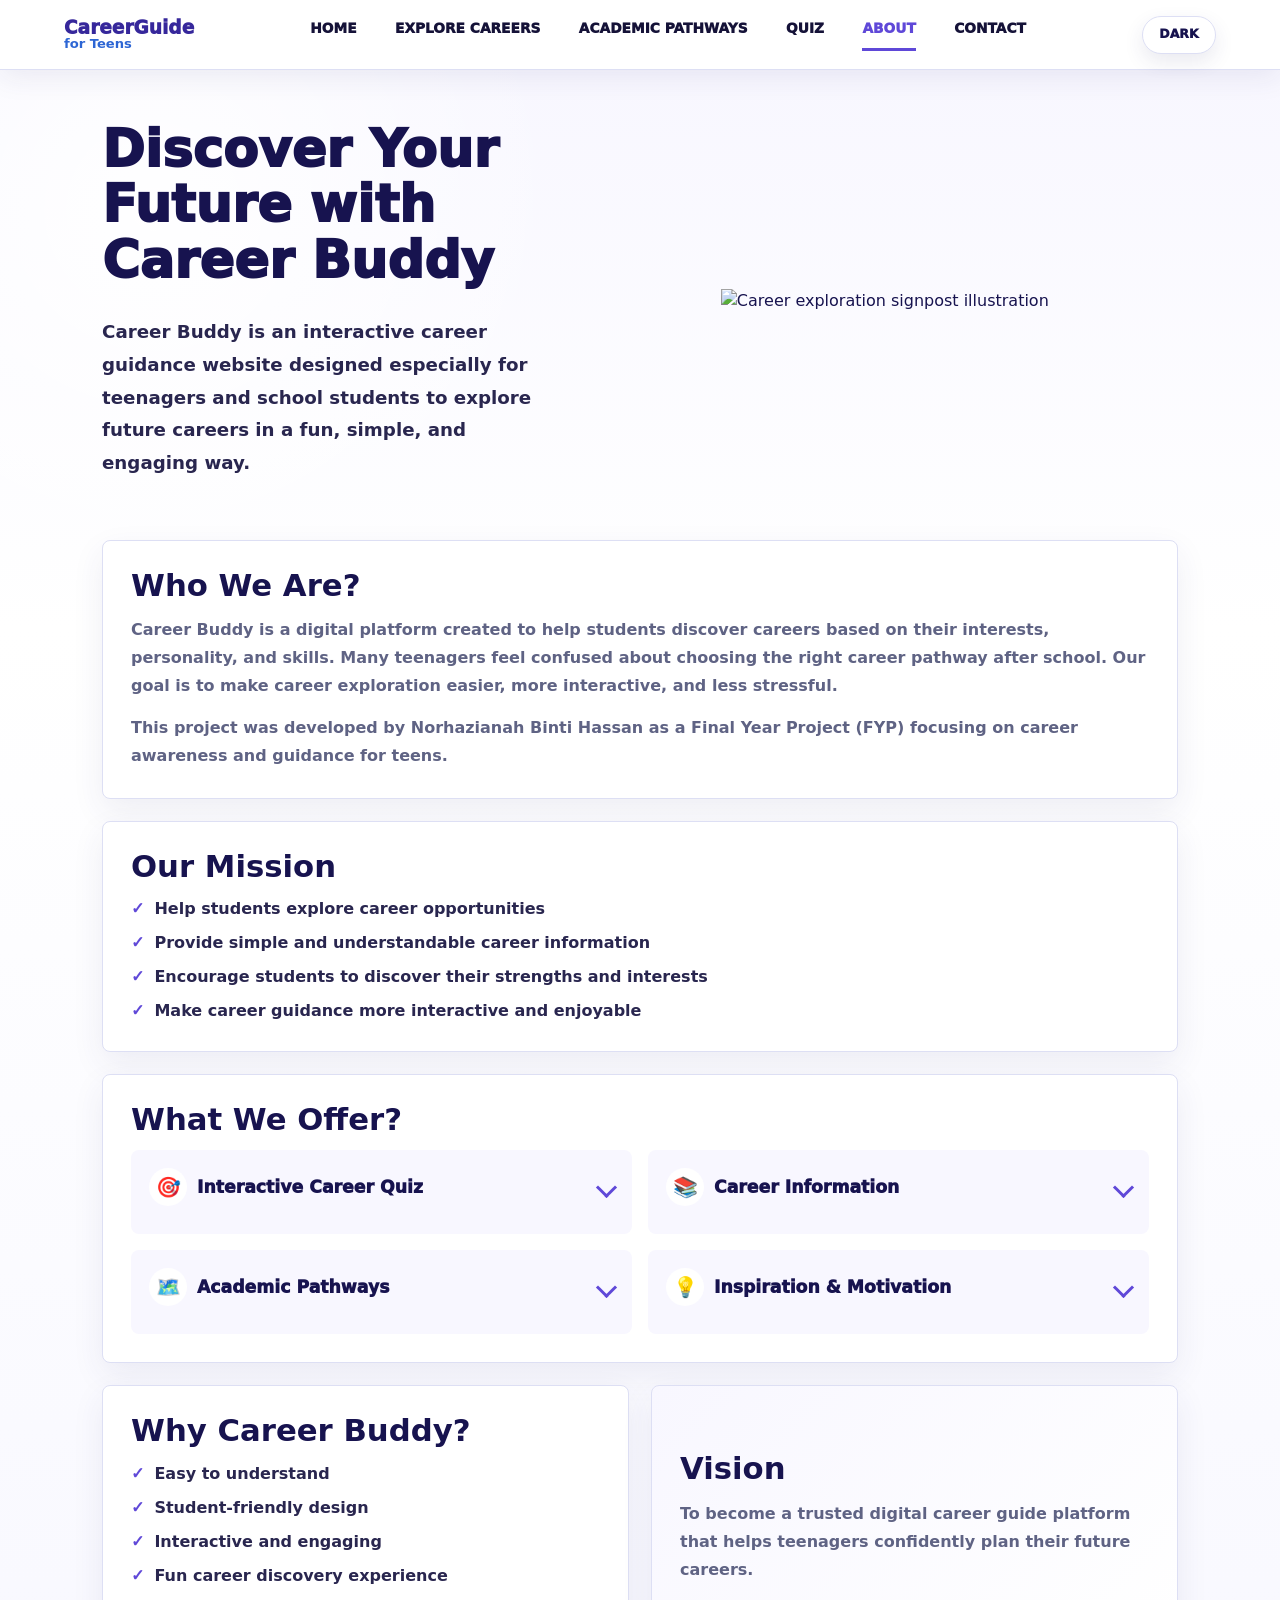
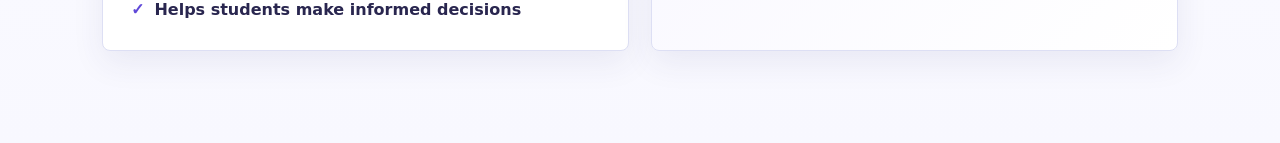
==== about.html @ cf74ec76 "Add files via upload" ====
﻿<!doctype html>
<html lang="en">
  <head>
    <meta charset="utf-8">
    <meta name="viewport" content="width=device-width, initial-scale=1">
    <title>About Us | CareerGuide for Teens</title>
    <link rel="icon" type="image/svg+xml" href="assets/favicon.svg">
    <link rel="stylesheet" href="styles.css">
    <script src="theme.js" defer></script>
  </head>
  <body>
    <!-- Shared header: About is highlighted as the active page. -->
    <header class="topbar">
      <a class="brand" href="homepage.html" aria-label="CareerGuide for Teens home">
        <span>CareerGuide</span>
        <small>for Teens</small>
      </a>
      <nav class="nav" aria-label="Primary navigation">
        <a href="homepage.html">Home</a>
        <a href="explore-careers.html">Explore Careers</a>
        <a href="academic-pathways.html">Academic Pathways</a>
        <a href="quiz.html">Quiz</a>
        <a class="active" href="about.html">About</a>
        <a href="contact.html">Contact</a>
      </nav>
      <button class="theme-toggle" type="button" data-theme-toggle aria-label="Switch to dark mode" aria-pressed="false">Dark</button>
    </header>

    <main>
      <!-- About hero: introduces the platform with a friendly student illustration. -->
      <section class="about-page about-hero-page" aria-labelledby="about-page-title">
        <div class="about-copy">
          <h1 id="about-page-title">Discover Your Future with Career Buddy</h1>
          <p>Career Buddy is an interactive career guidance website designed especially for teenagers and school students to explore future careers in a fun, simple, and engaging way.</p>
        </div>

        <div class="about-visual" aria-label="Three students illustration">
          <img src="assets/about-icon.png" alt="Career exploration signpost illustration">
          <svg viewBox="0 0 560 380" role="img">
            <title>Three secondary school students</title>
            <path d="M62 345c108-34 312-35 436 0" fill="none" stroke="#dfe5ff" stroke-width="18" stroke-linecap="round"></path>

            <g stroke="#17134f" stroke-linecap="round" stroke-linejoin="round">
              <g>
                <path d="M108 111c14-46 67-56 96-21 22 27 20 68 12 106l-28 138H87l-5-137c-2-39 6-67 26-86z" fill="#fff" stroke-width="7"></path>
                <path d="M126 95c34-13 70 10 81 49 8 28 11 70 7 102" fill="none" stroke-width="7"></path>
                <circle cx="158" cy="119" r="34" fill="#ffd0ad" stroke-width="7"></circle>
                <path d="M135 113c5-5 11-5 16 0M165 113c5-5 11-5 16 0M149 137c10 7 22 7 32 0" fill="none" stroke-width="4"></path>
                <circle cx="132" cy="128" r="6" fill="#ff725e" stroke="none"></circle>
                <circle cx="188" cy="128" r="6" fill="#ff725e" stroke="none"></circle>
                <path d="M94 201v112M210 202v112" fill="none" stroke-width="7"></path>
                <path d="M88 290h124l8 54H86z" fill="#4c9bd8" stroke-width="7"></path>
              </g>

              <g>
                <path d="M264 96c-5-41 28-71 66-58 32 11 47 42 38 75" fill="#6f4a2a" stroke-width="7"></path>
                <circle cx="318" cy="104" r="38" fill="#ffd0ad" stroke-width="7"></circle>
                <path d="M291 95c7-6 14-6 21 0M327 95c7-6 14-6 21 0M307 125c11 7 23 7 35 0" fill="none" stroke-width="4"></path>
                <circle cx="287" cy="113" r="6" fill="#ff8a5b" stroke="none"></circle>
                <circle cx="351" cy="113" r="6" fill="#ff8a5b" stroke="none"></circle>
                <path d="M276 148h84l27 188H246z" fill="#fff" stroke-width="7"></path>
                <path d="M314 152l23 184M284 160l68 176" fill="none" stroke-width="8"></path>
                <path d="M306 151h24l14 67-27 47-27-47z" fill="#8e2b25" stroke-width="6"></path>
                <path d="M250 336h137l-6-105H256z" fill="#314238" stroke-width="7"></path>
                <path d="M246 209l-28 64M386 209l28 64" fill="none" stroke-width="7"></path>
              </g>

              <g>
                <path d="M429 87c35-27 88-2 89 50 0 43-23 72-58 80" fill="#6f3c18" stroke-width="7"></path>
                <circle cx="462" cy="120" r="33" fill="#ffd0ad" stroke-width="7"></circle>
                <path d="M440 114c5-5 11-5 16 0M472 114c5-5 11-5 16 0M452 138c10 6 21 6 31 0" fill="none" stroke-width="4"></path>
                <circle cx="435" cy="129" r="6" fill="#ff725e" stroke="none"></circle>
                <circle cx="492" cy="129" r="6" fill="#ff725e" stroke="none"></circle>
                <path d="M408 162h105l30 118c-22 24-55 36-96 36-32 0-60-10-82-29z" fill="#4597d1" stroke-width="7"></path>
                <path d="M417 162h91l-18-34h-55z" fill="#fff" stroke-width="7"></path>
                <path d="M453 161l14 31 14-31" fill="#243d8f" stroke-width="6"></path>
                <path d="M392 219l-26 53M520 219l21 52" fill="none" stroke-width="7"></path>
                <path d="M409 315l-12 28M503 315l15 28" fill="none" stroke-width="7"></path>
              </g>
            </g>
          </svg>
        </div>
      </section>

      <section class="about-content-section" aria-label="About Career Buddy">
        <article class="about-info-block">
          <h2>Who We Are?</h2>
          <p>Career Buddy is a digital platform created to help students discover careers based on their interests, personality, and skills. Many teenagers feel confused about choosing the right career pathway after school. Our goal is to make career exploration easier, more interactive, and less stressful.</p>
          <p>This project was developed by Norhazianah Binti Hassan as a Final Year Project (FYP) focusing on career awareness and guidance for teens.</p>
        </article>

        <article class="about-info-block">
          <h2>Our Mission</h2>
          <ul class="about-check-list">
            <li>Help students explore career opportunities</li>
            <li>Provide simple and understandable career information</li>
            <li>Encourage students to discover their strengths and interests</li>
            <li>Make career guidance more interactive and enjoyable</li>
          </ul>
        </article>

        <article class="about-info-block">
          <h2>What We Offer?</h2>
          <div class="about-offer-grid">
            <section>
              <details class="about-offer-dropdown">
                <summary><span aria-hidden="true">&#127919;</span> Interactive Career Quiz</summary>
                <p>Students can answer personality and interest-based questions to discover careers that match them.</p>
              </details>
            </section>

            <section>
              <details class="about-offer-dropdown">
                <summary><span aria-hidden="true">&#128218;</span> Career Information</summary>
                <p>Learn about different careers including:</p>
                <ul class="about-pill-list">
                  <li>Media &amp; Communication</li>
                  <li>Healthcare</li>
                  <li>Engineering</li>
                  <li>Education</li>
                  <li>Defence &amp; Safety Forces</li>
                  <li>Business &amp; Finance</li>
                  <li>Creative Arts</li>
                  <li>Tourism &amp; Hospitality</li>
                  <li>Sports &amp; Athletics</li>
                  <li>Technology &amp; IT</li>
                  <li>Aviation</li>
                  <li>Oil &amp; Gas</li>
                  <li>and many more</li>
                </ul>
              </details>
            </section>

            <section>
              <details class="about-offer-dropdown">
                <summary><span aria-hidden="true">&#128506;&#65039;</span> Academic Pathways</summary>
                <p>Students can understand pathways after:</p>
                <ul class="about-pill-list compact">
                  <li>SPM</li>
                  <li>STPM</li>
                  <li>Diploma</li>
                  <li>Foundation</li>
                  <li>Degree</li>
                </ul>
              </details>
            </section>

            <section>
              <details class="about-offer-dropdown">
                <summary><span aria-hidden="true">&#128161;</span> Inspiration &amp; Motivation</summary>
                <p>Success stories, tips, and guidance to motivate students in planning their future careers.</p>
              </details>
            </section>
          </div>
        </article>

        <div class="about-bottom-grid">
          <article class="about-info-block">
            <h2>Why Career Buddy?</h2>
            <ul class="about-check-list">
              <li>Easy to understand</li>
              <li>Student-friendly design</li>
              <li>Interactive and engaging</li>
              <li>Fun career discovery experience</li>
              <li>Helps students make informed decisions</li>
            </ul>
          </article>

          <article class="about-info-block vision-card">
            <h2>Vision</h2>
            <p>To become a trusted digital career guide platform that helps teenagers confidently plan their future careers.</p>
          </article>
        </div>
      </section>
    </main>
  </body>
</html>
---- styles.css ----
:root {
  /* Main design tokens used throughout the website. */
  color-scheme: light;
  --ink: #17134f;
  --muted: #5f6384;
  --paper: #f5f4ff;
  --panel: #ffffff;
  --line: #dddff4;
  --violet: #5f48d8;
  --violet-dark: #36279b;
  --blue: #2d66d4;
  --gold: #f7b733;
  --coral: #ff6f61;
  --shadow: 0 18px 45px rgba(48, 45, 112, 0.14);
  --page-width: min(1180px, calc(100% - 80px));
}

html[data-theme="dark"] {
  color-scheme: dark;
  --ink: #f4f2ff;
  --muted: #d8d4ff;
  --paper: #111025;
  --panel: #191735;
  --line: #39355f;
  --violet: #9a86ff;
  --violet-dark: #c8bdff;
  --blue: #8cb7ff;
  --gold: #ffd46d;
  --coral: #ff9a90;
  --shadow: 0 20px 46px rgba(0, 0, 0, 0.42);
}

* {
  box-sizing: border-box;
}

html {
  scroll-behavior: smooth;
}

body {
  margin: 0;
  background:
    radial-gradient(circle at 12% 12%, rgba(255, 255, 255, 0.95), transparent 26rem),
    linear-gradient(180deg, #f7f6ff 0%, #ffffff 36%, #f8f8ff 100%);
  color: var(--ink);
  font-family: Inter, ui-sans-serif, system-ui, -apple-system, BlinkMacSystemFont, "Segoe UI", sans-serif;
  line-height: 1.5;
}

html[data-theme="dark"] body {
  background: #0c0b1a;
}

img,
svg {
  max-width: 100%;
}

button,
input {
  font: inherit;
}

button {
  cursor: pointer;
}

.topbar {
  /* Sticky header shared by every page. */
  position: sticky;
  top: 0;
  z-index: 10;
  display: grid;
  grid-template-columns: auto 1fr auto;
  align-items: center;
  min-height: 70px;
  padding: 0 max(22px, 5vw);
  background: rgba(255, 255, 255, 0.92);
  border-bottom: 1px solid var(--line);
  box-shadow: 0 8px 28px rgba(41, 38, 103, 0.08);
  backdrop-filter: blur(16px);
}

html[data-theme="dark"] .topbar {
  background: rgba(13, 12, 28, 0.92);
  box-shadow: 0 8px 28px rgba(0, 0, 0, 0.32);
}

.brand,
.nav a,
.hero-actions a,
.primary-action,
.secondary-action {
  text-decoration: none;
}

.brand {
  display: grid;
  color: var(--violet-dark);
  font-weight: 950;
  line-height: 1;
}

.brand span {
  font-size: 1.16rem;
}

.brand small {
  color: var(--blue);
  font-size: 0.82rem;
  font-weight: 900;
}

.nav {
  display: flex;
  justify-content: center;
  gap: clamp(18px, 3vw, 44px);
}

.nav a {
  color: #151238;
  font-size: 0.86rem;
  font-weight: 950;
  text-transform: uppercase;
}

html[data-theme="dark"] .nav a {
  color: #f1efff;
}

.nav a:hover {
  color: var(--violet);
}

.nav a.active {
  color: var(--violet);
  border-bottom: 3px solid var(--violet);
  padding-bottom: 10px;
}

.theme-toggle {
  justify-self: end;
  min-width: 74px;
  min-height: 38px;
  padding: 8px 14px;
  border: 1px solid var(--line);
  border-radius: 999px;
  background: var(--panel);
  color: var(--ink);
  font-size: 0.78rem;
  font-weight: 950;
  text-transform: uppercase;
  box-shadow: 0 8px 20px rgba(48, 45, 112, 0.1);
}

.theme-toggle:hover {
  border-color: var(--violet);
  color: var(--violet);
}

html[data-theme="dark"] .theme-toggle {
  background: #211f43;
  box-shadow: 0 8px 20px rgba(0, 0, 0, 0.26);
}

.hero-shell {
  /* Homepage hero layout with text on the left and illustration on the right. */
  position: relative;
  display: grid;
  grid-template-columns: minmax(0, 560px) minmax(0, 820px);
  align-items: center;
  justify-content: center;
  gap: clamp(28px, 5vw, 72px);
  width: calc(100% - 16px);
  min-height: 520px;
  margin: 0 auto;
  padding: clamp(10px, 2vw, 22px) clamp(32px, 6vw, 76px) clamp(32px, 6vw, 76px);
  overflow: hidden;
  border: 1px solid #e5e6ff;
  border-radius: 8px 8px 0 0;
  background:
    linear-gradient(90deg, rgba(255, 255, 255, 0.88) 0%, rgba(255, 255, 255, 0.66) 44%, rgba(255, 255, 255, 0.12) 100%),
    url("assets/homepage-background.png") center / cover no-repeat;
}

.hero-shell::after {
  content: "";
  position: absolute;
  left: -4%;
  right: -4%;
  bottom: -55px;
  height: 145px;
  background: #fff;
  border-radius: 50% 50% 0 0 / 70% 70% 0 0;
}

.hero-copy {
  position: relative;
  z-index: 1;
}

h1,
h2,
h3,
p {
  overflow-wrap: anywhere;
}

h1,
h2,
h3 {
  margin: 0;
  line-height: 1.08;
}

h1 {
  max-width: 760px;
  font-size: clamp(2.7rem, 5vw, 4.9rem);
  font-weight: 950;
  letter-spacing: 0;
}

h2 {
  font-size: clamp(1.55rem, 3vw, 2.35rem);
}

h3 {
  font-size: 1rem;
}

.hero-copy p {
  max-width: 660px;
  margin: 22px 0 0;
  color: #383661;
  font-size: clamp(0.98rem, 1.5vw, 1.12rem);
  font-weight: 650;
}

.hero-actions {
  display: flex;
  flex-wrap: wrap;
  gap: 14px;
  margin-top: 28px;
}

.primary-action,
.secondary-action {
  display: inline-flex;
  align-items: center;
  justify-content: center;
  place-items: center;
  min-height: 52px;
  padding: 0 28px;
  border-radius: 8px;
  font-size: 0.86rem;
  font-weight: 950;
  text-transform: uppercase;
  white-space: nowrap;
}

.primary-action {
  background: var(--violet);
  color: #fff;
  box-shadow: 0 14px 28px rgba(95, 72, 216, 0.25);
}

.secondary-action {
  border: 2px solid #19164d;
  background: #fff;
  color: #19164d;
}

.hero-visual {
  position: relative;
  z-index: 1;
  align-self: center;
  justify-self: end;
  width: 100%;
}

.hero-visual svg {
  display: block;
  width: 100%;
  max-height: 500px;
}

.hero-visual img {
  display: block;
  width: min(71%, 456px);
  max-width: none;
  margin-left: auto;
  margin-right: -28px;
  object-fit: contain;
}

.float-icon {
  animation: float 4.8s ease-in-out infinite;
}

.float-icon:nth-child(3) {
  animation-delay: 0.8s;
}

.float-icon:nth-child(4) {
  animation-delay: 1.5s;
}

@keyframes float {
  0%,
  100% {
    transform: translateY(0);
  }
  50% {
    transform: translateY(-9px);
  }
}

.how-shell {
  /* Container for the four "How It Works" cards on the homepage. */
  position: relative;
  z-index: 2;
  width: var(--page-width);
  margin: -4px auto 0;
  padding: 0 32px 34px;
  border: 1px solid #e5e6ff;
  border-top: 0;
  border-radius: 0 0 8px 8px;
  background: #fff;
}

.how-shell h2 {
  text-align: center;
  font-size: clamp(1.25rem, 2.2vw, 1.6rem);
}

.how-grid {
  display: grid;
  grid-template-columns: repeat(4, minmax(0, 1fr));
  gap: 18px;
  margin-top: 24px;
}

.how-grid article,
 .question-card,
 .result-card,
 .category-card,
 .pathway-panel {
  background: var(--panel);
  border: 1px solid var(--line);
  border-radius: 8px;
  box-shadow: var(--shadow);
}

.how-grid article {
  display: grid;
  justify-items: center;
  min-height: 186px;
  padding: 24px 18px;
  text-align: center;
}

.how-icon {
  display: grid;
  place-items: center;
  width: 58px;
  height: 58px;
  margin-bottom: 13px;
  border: 3px solid #dfe2ff;
  border-radius: 50%;
  color: var(--violet);
  font-size: 1.8rem;
  font-weight: 950;
}

.how-icon.dart-icon,
.how-icon.graph-icon,
.how-icon.book-icon,
.how-icon.trophy-icon {
  border: 0;
}

.how-icon svg {
  width: 100%;
  height: 100%;
}

.how-grid h3 {
  font-size: 0.9rem;
  font-weight: 950;
}

.how-grid p {
  margin: 10px 0 0;
  color: var(--muted);
  font-size: 0.88rem;
  font-weight: 650;
}

.buddy-section,
.buddy-cta {
  width: calc(100% - 16px);
  margin: 0 auto;
  border: 0;
  border-radius: 0;
  background: rgba(255, 255, 255, 0.94);
  box-shadow: none;
}

.buddy-section {
  padding: clamp(28px, 4vw, 52px) clamp(44px, 7vw, 128px);
}

.welcome-section .section-copy {
  width: min(1180px, 100%);
  max-width: none;
  margin-inline: auto;
}

.welcome-section {
  margin-top: 0;
}

.section-copy p,
.section-heading-simple p,
.buddy-cta p {
  color: var(--muted);
  font-size: 1.05rem;
  font-weight: 650;
}

.section-copy p {
  margin: 16px 0 0;
  line-height: 1.75;
}

.section-heading-simple {
  width: min(1180px, 100%);
  max-width: none;
  margin: 0 auto 18px;
}

.features-grid {
  display: grid;
  grid-template-columns: repeat(2, minmax(0, 1fr));
  gap: 18px;
  width: min(1180px, 100%);
  margin-inline: auto;
}

.feature-card {
  min-height: 220px;
  padding: 22px;
  border: 1px solid var(--line);
  border-radius: 8px;
  background: #fff;
  box-shadow: 0 12px 32px rgba(48, 45, 112, 0.08);
}

.feature-card-wide {
  grid-row: span 3;
  display: flex;
  flex-direction: column;
}

.feature-card-wide .category-list {
  flex: 1;
}

.feature-icon {
  display: grid;
  place-items: center;
  width: 54px;
  height: 54px;
  margin-bottom: 14px;
  border-radius: 50%;
  background: #f0efff;
  font-size: 1.8rem;
}

.feature-card h3 {
  font-size: 1.2rem;
}

.feature-card p {
  margin: 12px 0 0;
  color: var(--muted);
  font-weight: 650;
}

.category-list,
.benefit-list {
  display: grid;
  margin: 16px 0 0;
  padding: 0;
  list-style: none;
}

.category-list {
  grid-template-columns: repeat(2, minmax(0, 1fr));
  grid-template-rows: repeat(6, minmax(64px, 1fr));
  gap: 12px;
  margin-top: 22px;
}

.category-list li {
  position: relative;
  display: grid;
  place-items: center;
  min-height: 64px;
  overflow: hidden;
  padding: 14px 12px;
  border: 1px solid rgba(221, 223, 244, 0.75);
  border-radius: 8px;
  background:
    linear-gradient(135deg, rgba(255, 255, 255, 0.82), rgba(247, 246, 255, 0.86)),
    var(--category-bg, linear-gradient(135deg, #f7f6ff, #ffffff));
  color: #29264f;
  font-size: 0.92rem;
  font-weight: 900;
  line-height: 1.2;
  text-align: center;
}

.category-list li::before {
  content: var(--category-icon, "");
  position: absolute;
  right: 10px;
  bottom: -12px;
  color: rgba(95, 72, 216, 0.18);
  font-size: 3.2rem;
  line-height: 1;
  pointer-events: none;
}

.category-list li:nth-child(1) {
  --category-icon: "\1F4F1";
  --category-bg: linear-gradient(135deg, #ffe8f1, #eef4ff);
}

.category-list li:nth-child(2) {
  --category-icon: "\2695";
  --category-bg: linear-gradient(135deg, #e8fff6, #f4fbff);
}

.category-list li:nth-child(3) {
  --category-icon: "\2699";
  --category-bg: linear-gradient(135deg, #eaf3ff, #f7f6ff);
}

.category-list li:nth-child(4) {
  --category-icon: "\1F393";
  --category-bg: linear-gradient(135deg, #fff7d8, #eef4ff);
}

.category-list li:nth-child(5) {
  --category-icon: "\1F6E1";
  --category-bg: linear-gradient(135deg, #e8f0ff, #fff4ee);
}

.category-list li:nth-child(6) {
  --category-icon: "\1F4CA";
  --category-bg: linear-gradient(135deg, #fff2cf, #f7f6ff);
}

.category-list li:nth-child(7) {
  --category-icon: "\1F3A8";
  --category-bg: linear-gradient(135deg, #ffe7ef, #fff6d8);
}

.category-list li:nth-child(8) {
  --category-icon: "\1F9F3";
  --category-bg: linear-gradient(135deg, #e7fbff, #fff0e8);
}

.category-list li:nth-child(9) {
  --category-icon: "\1F3C5";
  --category-bg: linear-gradient(135deg, #fff1d8, #eef8ff);
}

.category-list li:nth-child(10) {
  --category-icon: "\1F4BB";
  --category-bg: linear-gradient(135deg, #e8f5ff, #f2edff);
}

.category-list li:nth-child(11) {
  --category-icon: "\2708";
  --category-bg: linear-gradient(135deg, #e8f7ff, #fff2f7);
}

.category-list li:nth-child(12) {
  --category-icon: "\1F6E2";
  --category-bg: linear-gradient(135deg, #fff1d6, #eaf7ff);
}

.why-section {
  display: block;
}

.why-section-inner {
  display: grid;
  grid-template-columns: minmax(280px, 430px) minmax(420px, 620px);
  justify-content: center;
  gap: clamp(48px, 9vw, 130px);
  align-items: start;
  width: min(1180px, 100%);
  margin-inline: auto;
}

.why-section-inner .section-heading-simple {
  margin-inline: 0;
}

.why-section-inner .benefit-list {
  width: 100%;
  margin-top: 0;
}

.benefit-list {
  gap: 12px;
}

.benefit-list li {
  position: relative;
  padding: 14px 16px 14px 44px;
  border: 1px solid var(--line);
  border-radius: 8px;
  background: #fff;
  color: #29264f;
  font-weight: 850;
}

.benefit-list li::before {
  content: "\2713";
  position: absolute;
  left: 16px;
  color: var(--violet);
  font-weight: 950;
}

.buddy-cta {
  display: grid;
  justify-items: center;
  gap: 16px;
  padding: clamp(28px, 4vw, 52px) clamp(44px, 7vw, 128px);
  text-align: center;
  background:
    radial-gradient(circle at 15% 0%, rgba(255, 213, 94, 0.28), transparent 18rem),
    linear-gradient(135deg, #ffffff 0%, #f0efff 100%);
}

.buddy-cta p {
  max-width: 680px;
  margin: 0;
}

.footer-quote {
  width: auto;
  margin: 12px 0 0;
  padding: 0;
  border: 0;
  background: transparent;
  box-shadow: none;
  color: var(--violet-dark);
  font-size: clamp(0.95rem, 1.4vw, 1.18rem);
  font-style: italic;
  font-weight: 750;
  text-align: center;
}

.eyebrow {
  margin: 0 0 8px;
  color: var(--violet);
  font-size: 0.78rem;
  font-weight: 950;
  letter-spacing: 0.08em;
  text-transform: uppercase;
}

.lede {
  max-width: 720px;
  margin: 18px 0 0;
  color: var(--muted);
  font-size: 1.08rem;
}

fieldset {
  display: grid;
  gap: 10px;
  margin: 22px 0 0;
  padding: 0;
  border: 0;
}

legend {
  margin-bottom: 10px;
  color: var(--ink);
  font-weight: 950;
}

label {
  display: flex;
  align-items: flex-start;
  gap: 10px;
  padding: 12px;
  border: 1px solid var(--line);
  border-radius: 8px;
  background: #fbfbff;
  color: #25234e;
}

label:has(input:checked) {
  border-color: var(--violet);
  background: #efedff;
}

input[type="radio"] {
  flex: 0 0 auto;
  accent-color: var(--violet);
  margin-top: 4px;
}

.homepage-cta {
  display: flex;
  flex-wrap: wrap;
  gap: 14px;
  margin-top: 24px;
}

.quiz-page-frame {
  /* Main quiz/result page container. */
  width: var(--page-width);
  min-height: calc(100vh - 110px);
  margin: 0 auto 44px;
  padding: clamp(12px, 2vw, 22px) clamp(24px, 4vw, 42px) clamp(18px, 3vw, 30px);
  border: 0;
  border-radius: 0;
  background: transparent;
  box-shadow: none;
}

.quiz-page-header {
  display: grid;
  place-items: center;
  margin-bottom: 14px;
}

.quiz-page-header h1,
.result-heading h1 {
  font-size: clamp(2rem, 4vw, 3.3rem);
}

.quiz-page-header p,
.result-heading p {
  margin: 10px 0 0;
  color: var(--muted);
  font-weight: 700;
}

.quiz-progress-wrap {
  display: grid;
  gap: 8px;
  width: min(420px, 100%);
}

.quiz-progress-wrap span {
  color: var(--ink);
  font-size: 0.88rem;
  font-weight: 900;
  text-align: center;
}

.quiz-progress {
  height: 10px;
  overflow: hidden;
  border-radius: 999px;
  background: #ececff;
}

.quiz-progress span {
  display: block;
  width: 20%;
  height: 100%;
  border-radius: inherit;
  background: var(--violet);
  transition: width 180ms ease;
}

.quiz-intro-frame {
  display: grid;
  align-content: center;
  justify-items: start;
  min-height: calc(100vh - 150px);
}

.quiz-intro-frame h1 {
  font-size: clamp(2.4rem, 5vw, 4.2rem);
}

.quiz-intro-frame p {
  max-width: 620px;
  margin: 14px 0 28px;
  color: var(--muted);
  font-size: clamp(1rem, 1.6vw, 1.16rem);
  font-weight: 700;
}

.quiz-video-frame {
  display: grid;
  align-content: center;
  justify-items: center;
  gap: 22px;
  min-height: calc(100vh - 150px);
  text-align: center;
}

.quiz-video-frame h1 {
  font-size: clamp(2rem, 4vw, 3.3rem);
}

.quiz-video-frame p {
  max-width: 620px;
  margin: 10px auto 0;
  color: var(--muted);
  font-weight: 700;
}

.quiz-video-frame video {
  width: min(860px, 100%);
  max-height: 62vh;
  border: 1px solid var(--line);
  border-radius: 8px;
  background: #000;
  box-shadow: 0 18px 44px rgba(48, 45, 112, 0.16);
  pointer-events: none;
  user-select: none;
}

.question-card {
  padding: clamp(16px, 2.4vw, 24px);
  border: 1px solid var(--line);
  border-radius: 8px;
  background: #fff;
}

.question-card fieldset {
  margin: 0;
}

.question-card legend {
  margin-bottom: 14px;
  font-size: 1.05rem;
}

.answer-list {
  display: grid;
  gap: 9px;
}

.quiz-option {
  min-height: 46px;
  align-items: center;
  border-color: #e3e4f4;
  background: #fff;
  box-shadow: 0 6px 16px rgba(48, 45, 112, 0.06);
}

.quiz-option input {
  margin-top: 0;
}

.answer-list-warning .quiz-option {
  border-color: #ffb3a6;
}

.quiz-question-layout {
  display: grid;
  grid-template-columns: minmax(120px, 0.28fr) minmax(0, 1fr) minmax(120px, 0.28fr);
  align-items: center;
  gap: clamp(18px, 3vw, 44px);
}

.quiz-side-action {
  align-self: center;
  margin-bottom: 0;
}

.quiz-back-side {
  justify-self: end;
}

.quiz-next-side {
  justify-self: start;
}

.quiz-actions,
.result-actions {
  display: flex;
  align-items: center;
  justify-content: space-between;
  gap: 18px;
  margin-top: 34px;
}

.outline-action {
  display: inline-flex;
  align-items: center;
  justify-content: center;
  min-width: 145px;
  min-height: 52px;
  padding: 0 24px;
  border: 2px solid #c8c4f4;
  border-radius: 8px;
  background: #fff;
  color: var(--violet-dark);
  font-weight: 950;
  text-transform: uppercase;
  white-space: nowrap;
}

.outline-action:disabled {
  opacity: 0.48;
  cursor: not-allowed;
}

#back-question::before {
  content: "< ";
}

#next-question::after {
  content: "\00a0\2192";
}

.hidden {
  display: none !important;
}

.result-heading {
  display: flex;
  align-items: center;
  gap: 18px;
  margin-bottom: 26px;
}

.celebration {
  display: grid;
  place-items: center;
  width: 70px;
  height: 70px;
  border-radius: 50%;
  background: #fff2cf;
  color: var(--coral);
  font-size: 2.6rem;
  font-weight: 950;
  box-shadow: inset 0 0 0 8px #fff8e6;
  animation: celebration-pop 1.8s ease-in-out infinite;
}

.result-card {
  display: grid;
  grid-template-columns: auto 1fr;
  align-items: center;
  gap: 28px;
  min-height: 156px;
  padding: 24px clamp(22px, 4vw, 42px);
  border: 1px solid var(--line);
  border-radius: 8px;
  background: #fff;
  box-shadow: 0 12px 32px rgba(48, 45, 112, 0.1);
}

.result-trophy {
  width: 112px;
}

.result-trophy svg {
  display: block;
  width: 100%;
  transform-origin: 50% 80%;
  animation: trophy-shine 2.2s ease-in-out infinite;
}

@keyframes celebration-pop {
  0%,
  100% {
    transform: rotate(-4deg) scale(1);
  }
  35% {
    transform: rotate(6deg) scale(1.1);
  }
  60% {
    transform: rotate(-2deg) scale(1.04);
  }
}

@keyframes trophy-shine {
  0%,
  100% {
    transform: translateY(0) rotate(0deg);
    filter: drop-shadow(0 0 0 rgba(255, 181, 46, 0));
  }
  45% {
    transform: translateY(-5px) rotate(-2deg);
    filter: drop-shadow(0 10px 12px rgba(255, 181, 46, 0.28));
  }
  70% {
    transform: translateY(-2px) rotate(2deg);
  }
}

.result-card h2 {
  margin-bottom: 8px;
  font-size: clamp(1.5rem, 3vw, 2.2rem);
}

.result-card span {
  display: inline-grid;
  place-items: center;
  min-height: 28px;
  margin-bottom: 12px;
  padding: 0 12px;
  border-radius: 7px;
  background: var(--violet);
  color: #fff;
  font-size: 0.75rem;
  font-weight: 950;
}

.result-card strong {
  display: block;
  color: var(--violet-dark);
  font-size: 1.22rem;
}

.result-details-grid {
  display: grid;
  grid-template-columns: repeat(2, minmax(0, 1fr));
  gap: 34px;
  margin-top: 30px;
}

.result-details-grid section:first-child {
  border-right: 1px solid var(--line);
  padding-right: 34px;
}

.result-details-grid h2 {
  margin-bottom: 16px;
  font-size: 1.15rem;
}

.result-list {
  display: grid;
  gap: 12px;
  margin: 0;
  padding: 0;
  list-style: none;
  color: #29264f;
  font-weight: 700;
}

.result-list li {
  display: flex;
  align-items: flex-start;
  gap: 10px;
}

.result-list li::before {
  content: "\2713";
  color: var(--violet);
  font-weight: 950;
}

.result-actions {
  justify-content: center;
}

.page-frame {
  /* Shared framed layout for simple content pages such as Explore Careers. */
  width: var(--page-width);
  min-height: calc(100vh - 110px);
  margin: 0 auto 44px;
  padding: clamp(24px, 4vw, 42px);
  border: 0;
  border-radius: 0;
  background: transparent;
  box-shadow: none;
}

.page-heading {
  margin-bottom: 24px;
}

.page-heading h1 {
  font-size: clamp(2rem, 4vw, 3.3rem);
}

.page-heading p {
  margin: 10px 0 0;
  color: var(--muted);
  font-weight: 700;
}

.category-grid {
  display: grid;
  grid-template-columns: repeat(2, minmax(0, 1fr));
  gap: 18px;
}

.category-card {
  display: grid;
  grid-template-columns: minmax(120px, 0.72fr) minmax(0, 1fr);
  align-items: center;
  gap: 18px;
  min-height: 220px;
  padding: 22px;
  border: 1px solid var(--line);
  border-radius: 8px;
  background: #fff;
  box-shadow: 0 12px 32px rgba(48, 45, 112, 0.1);
}

.category-card h2 {
  margin-bottom: 10px;
  font-size: clamp(1.05rem, 1.8vw, 1.35rem);
}

.category-card p {
  margin: 0 0 18px;
  color: var(--muted);
  font-size: 0.95rem;
  font-weight: 650;
}

.category-illustration {
  display: grid;
  place-items: center;
  min-height: 160px;
  border-radius: 8px;
}

.category-illustration svg {
  width: min(100%, 170px);
  height: auto;
}

.scientist {
  background: #e9f8f2;
}

.business {
  background: #fff3d8;
}

.creative {
  background: #ffecef;
}

.technical {
  background: #eaf3ff;
}

.card-action {
  display: inline-grid;
  place-items: center;
  width: 250px;
  min-height: 38px;
  padding: 0 14px;
  border-radius: 7px;
  background: var(--violet);
  color: #fff;
  font-size: 0.7rem;
  font-weight: 950;
  text-decoration: none;
  text-transform: uppercase;
  white-space: nowrap;
  box-shadow: 0 10px 20px rgba(95, 72, 216, 0.22);
}

.explore-page {
  max-width: 1400px;
  border: 0;
  background: transparent;
  box-shadow: none;
}

.career-category-grid {
  display: grid;
  grid-template-columns: repeat(2, minmax(0, 1fr));
  gap: 18px;
}

.career-category-card {
  position: relative;
  display: flex;
  flex-direction: column;
  gap: 16px;
  min-height: 100%;
  overflow: hidden;
  padding: 24px;
  border: 1px solid var(--line);
  border-radius: 8px;
  background: #fff;
  box-shadow: 0 12px 32px rgba(48, 45, 112, 0.1);
}

.career-category-card::before {
  content: "";
  position: absolute;
  inset: 0;
  background-image:
    linear-gradient(90deg, rgba(255, 255, 255, 0.98) 0%, rgba(255, 255, 255, 0.92) 50%, rgba(255, 255, 255, 0.72) 100%),
    var(--career-bg-image);
  background-position: center, right -34px center;
  background-repeat: no-repeat;
  background-size: cover, min(48%, 230px) auto;
  opacity: 0.42;
  pointer-events: none;
}

.career-category-card > * {
  position: relative;
  z-index: 1;
}

.career-bg-social-helping { --career-bg-image: url("assets/career-icons/social-helping.jpeg"); }
.career-bg-media-communication { --career-bg-image: url("assets/career-icons/media-communication.jpeg"); }
.career-bg-creative-design { --career-bg-image: url("assets/career-icons/creative-design.jpeg"); }
.career-bg-business-entrepreneurship { --career-bg-image: url("assets/career-icons/business-entrepreneurship.jpeg"); }
.career-bg-science-healthcare { --career-bg-image: url("assets/career-icons/science-healthcare.jpeg"); }
.career-bg-law-public-service { --career-bg-image: url("assets/career-icons/law-public-service.jpeg"); }
.career-bg-education-academia { --career-bg-image: url("assets/career-icons/education-academia.jpeg"); }
.career-bg-performing-arts { --career-bg-image: url("assets/career-icons/performing-arts.jpeg"); }
.career-bg-agriculture-farming { --career-bg-image: url("assets/career-icons/agriculture-farming.jpeg"); }
.career-bg-oil-gas-energy { --career-bg-image: url("assets/career-icons/oil-gas-energy.jpeg"); }
.career-bg-aviation-cabin-crew { --career-bg-image: url("assets/career-icons/aviation-cabin-crew.jpeg"); }
.career-bg-sports-athletics { --career-bg-image: url("assets/career-icons/sports-athletics.jpeg"); }
.career-bg-human-resource { --career-bg-image: url("assets/career-icons/human-resource.jpeg"); }
.career-bg-diplomacy-international-relations { --career-bg-image: url("assets/career-icons/diplomacy-international-relations.jpeg"); }
.career-bg-technology-engineering { --career-bg-image: url("assets/career-icons/technology-engineering.jpeg"); }
.career-bg-technical-skilled-trades { --career-bg-image: url("assets/career-icons/technical-skilled-trades.png"); }
.career-bg-defense-security { --career-bg-image: url("assets/career-icons/defense-security.png"); }
.career-bg-tourism-hospitality { --career-bg-image: url("assets/career-icons/tourism-hospitality.jpeg"); }
.career-bg-accounting-finance { --career-bg-image: url("assets/career-icons/accounting-finance.jpeg"); }
.career-bg-language-translation { --career-bg-image: url("assets/career-icons/language-translation.jpeg"); }

.career-card-top {
  display: flex;
  align-items: center;
  gap: 14px;
}

.career-card-icon {
  display: grid;
  flex: 0 0 auto;
  place-items: center;
  width: 58px;
  height: 58px;
  border-radius: 18px;
  background: #f0efff;
  font-size: 1.9rem;
}

.career-category-card h2 {
  font-size: clamp(1.18rem, 2vw, 1.55rem);
}

.career-category-card p,
.career-category-card li {
  color: var(--muted);
  font-weight: 650;
}

.career-category-card > p {
  margin: 0;
  min-height: 86px;
}

.career-tagline {
  margin: 6px 0 0;
  color: var(--violet-dark);
  font-size: 0.92rem;
  font-weight: 900;
}

.career-category-card details {
  margin-top: auto;
  border-top: 1px solid var(--line);
  padding-top: 14px;
}

.career-category-card summary {
  cursor: pointer;
  color: var(--violet-dark);
  font-weight: 950;
}

.career-detail-grid {
  display: grid;
  gap: 14px;
  margin-top: 14px;
}

.career-detail-grid section {
  padding: 14px;
  border-radius: 8px;
  background: #f8f7ff;
}

.career-detail-grid h3 {
  margin-bottom: 8px;
  font-size: 0.92rem;
}

.career-detail-grid ul {
  display: grid;
  gap: 6px;
  margin: 0;
  padding-left: 18px;
}

.career-detail-grid p {
  margin: 0;
}

.career-pathway {
  border: 1px solid #dddff4;
  background: #fff !important;
}

.career-category-card .card-action {
  margin-top: auto;
}

.detail-frame {
  width: var(--page-width);
  min-height: calc(100vh - 110px);
  margin: 0 auto 44px;
  padding: clamp(24px, 4vw, 42px);
  border: 0;
  border-radius: 0;
  background: transparent;
  box-shadow: none;
}

.pathways-page {
  /* Academic Pathways page container and timeline layout. */
  width: min(1760px, calc(100% - 80px));
  min-height: calc(100vh - 110px);
  margin: 0 auto 44px;
  padding: clamp(24px, 4vw, 42px);
  border: 0;
  border-radius: 0;
  background: transparent;
  box-shadow: none;
}

.pathways-heading {
  margin-bottom: 24px;
}

.pathways-heading h1 {
  font-size: clamp(2rem, 4vw, 3.3rem);
}

.pathways-heading p {
  margin: 10px 0 0;
  color: var(--muted);
  font-size: 1.08rem;
  font-weight: 700;
}

.pathway-tabs {
  display: grid;
  grid-template-columns: repeat(2, minmax(180px, 280px));
  gap: 14px;
  margin-bottom: 18px;
}

.pathway-tab {
  min-height: 54px;
  border: 2px solid var(--line);
  border-radius: 8px;
  background: #fff;
  color: var(--ink);
  font-size: 1.05rem;
  font-weight: 950;
}

.pathway-tab.active {
  border-color: var(--violet);
  background: var(--violet);
  color: #fff;
  box-shadow: 0 12px 26px rgba(95, 72, 216, 0.22);
}

.academic-map {
  display: none;
  gap: 14px;
}

.academic-map.active {
  display: grid;
}

.academic-map h2 {
  width: fit-content;
  padding-bottom: 10px;
  border-bottom: 4px solid var(--violet);
  font-size: clamp(1.15rem, 1.6vw, 1.45rem);
}

.academic-pathway-list {
  display: grid;
  grid-template-columns: repeat(2, minmax(0, 1fr));
  gap: 12px;
}

.academic-pathway-card {
  min-height: 76px;
  padding: 0;
  border: 1px solid var(--line);
  border-radius: 8px;
  background: #fff;
  box-shadow: 0 10px 24px rgba(48, 45, 112, 0.06);
  overflow: hidden;
}

.academic-pathway-card summary {
  display: grid;
  grid-template-columns: auto 1fr auto;
  align-items: center;
  gap: 14px;
  min-height: 76px;
  padding: 12px 14px;
  list-style: none;
  cursor: pointer;
}

.academic-pathway-card summary::-webkit-details-marker {
  display: none;
}

.academic-pathway-card summary::after {
  content: "";
  justify-self: end;
  width: 12px;
  height: 12px;
  border-right: 3px solid var(--violet);
  border-bottom: 3px solid var(--violet);
  transform: rotate(45deg);
  transition: transform 0.2s ease;
}

.academic-pathway-card[open] summary::after {
  transform: rotate(225deg);
}

.academic-pathway-card:focus-within {
  outline: 3px solid rgba(95, 72, 216, 0.22);
  outline-offset: 2px;
}

.pathway-number {
  display: grid;
  place-items: center;
  width: 34px;
  height: 34px;
  border-radius: 8px;
  background: var(--violet);
  color: #fff;
  font-weight: 950;
}

.pathway-mini-steps {
  display: flex;
  align-items: center;
  gap: 8px;
  min-width: 0;
  overflow: visible;
}

.pathway-mini-step {
  display: grid;
  justify-items: center;
  gap: 5px;
  flex: 1 1 72px;
  min-width: 0;
  color: var(--ink);
  font-size: 0.72rem;
  font-weight: 900;
  line-height: 1.18;
  text-align: center;
  overflow-wrap: anywhere;
}

.pathway-mini-icon {
  display: grid;
  place-items: center;
  width: 38px;
  height: 38px;
  border-radius: 50%;
  background: #efeaff;
  color: var(--violet);
  font-size: 1.05rem;
}

.pathway-mini-icon::before {
  content: "\25ce";
}

.pathway-mini-icon.school::before {
  content: "\1f3eb";
}

.pathway-mini-icon.study::before {
  content: "\1f393";
}

.pathway-mini-icon.cert::before {
  content: "\1f4cb";
}

.pathway-mini-icon.career::before {
  content: "\1f4bc";
}

.pathway-mini-icon.health::before {
  content: "\2695";
}

.pathway-mini-icon.service::before {
  content: "\1f6e1";
}

.pathway-mini-icon.growth::before {
  content: "\1f331";
}

.pathway-mini-icon.media::before {
  content: "\1f3a5";
}

.pathway-mini-arrow {
  flex: 0 0 22px;
  height: 14px;
  background:
    linear-gradient(var(--ink), var(--ink)) left 50% / calc(100% - 8px) 3px no-repeat;
  clip-path: polygon(0 40%, 70% 40%, 70% 15%, 100% 50%, 70% 85%, 70% 60%, 0 60%);
}

.pathway-note {
  width: fit-content;
  max-width: 100%;
  margin: 24px auto 0;
  padding: 12px 16px;
  border: 1px solid var(--line);
  border-radius: 8px;
  background: #f8f7ff;
  color: var(--muted);
  font-weight: 700;
  text-align: center;
}

.pathway-detail-grid {
  display: grid;
  grid-template-columns: repeat(2, minmax(0, 1fr));
  gap: 12px;
  padding: 14px;
  border-top: 1px solid var(--line);
}

.pathway-detail-grid section {
  padding: 12px;
  border-radius: 8px;
  background: #f8f7ff;
}

.pathway-detail-grid section:last-child {
  grid-column: 1 / -1;
}

.pathway-detail-grid h3 {
  margin-bottom: 5px;
  color: var(--ink);
  font-size: 0.82rem;
}

.pathway-detail-grid p {
  margin: 0;
  color: var(--muted);
  font-size: 0.82rem;
  font-weight: 700;
  line-height: 1.45;
}

.academic-step {
  display: grid;
  justify-items: center;
  gap: 10px;
  min-width: 0;
  text-align: center;
}

.academic-icon {
  display: grid;
  place-items: center;
  width: clamp(86px, 9vw, 124px);
  height: clamp(86px, 9vw, 124px);
  border-radius: 50%;
}

.academic-icon svg {
  width: 72%;
  height: 72%;
}

.academic-icon.school {
  background: #ead8ff;
}

.academic-icon.diploma {
  background: #ffd6e4;
}

.academic-icon.degree {
  background: #dbe3ff;
}

.academic-icon.career {
  background: #ffe6a8;
}

.academic-step h2 {
  max-width: 220px;
  font-size: clamp(1rem, 1.5vw, 1.3rem);
}

.academic-step p {
  max-width: 220px;
  margin: 0;
  color: #333052;
  font-size: clamp(0.92rem, 1.2vw, 1rem);
  font-weight: 650;
}

.academic-arrow {
  position: relative;
  width: clamp(46px, 6vw, 82px);
  height: 18px;
  margin-top: clamp(44px, 5vw, 66px);
}

.academic-arrow::before,
.path-arrow::before {
  content: "";
  position: absolute;
  top: 50%;
  left: 0;
  right: 2px;
  height: 3px;
  border-radius: 999px;
  background: var(--ink);
  transform: translateY(-50%);
}

.academic-arrow::after,
.path-arrow::after {
  content: "";
  position: absolute;
  top: 50%;
  right: 0;
  width: 13px;
  height: 13px;
  border-top: 3px solid var(--ink);
  border-right: 3px solid var(--ink);
  transform: translateY(-50%) rotate(45deg);
}

.about-page,
.contact-page {
  /* About and Contact pages use the same two-column text plus illustration layout. */
  display: grid;
  grid-template-columns: minmax(320px, 0.75fr) minmax(360px, 1fr);
  align-items: center;
  gap: clamp(28px, 5vw, 80px);
  width: var(--page-width);
  min-height: calc(100vh - 110px);
  margin: 0 auto 44px;
  padding: clamp(28px, 5vw, 52px);
  border: 0;
  border-radius: 0;
  background: transparent;
  box-shadow: none;
}

.about-copy h1,
.contact-copy h1 {
  font-size: clamp(2rem, 4vw, 3.3rem);
}

.about-copy p,
.contact-copy p {
  max-width: 540px;
  margin: 28px 0 0;
  color: #29264f;
  font-size: clamp(1rem, 1.5vw, 1.14rem);
  font-weight: 650;
  line-height: 1.8;
}

.about-visual svg,
.contact-visual svg,
.contact-visual img {
  display: block;
  width: 100%;
  max-height: 520px;
  object-fit: contain;
}

.about-visual svg {
  display: none;
}

.about-visual img {
  display: block;
  width: min(60%, 336px);
  margin: 0 auto;
}

.contact-visual {
  display: grid;
  place-items: center;
  overflow: hidden;
}

.contact-visual img {
  width: min(100%, 620px);
  max-width: 100%;
  transform: none;
}

.contact-form {
  display: grid;
  gap: 12px;
  width: min(100%, 520px);
  margin-top: 12px;
}

.contact-form label {
  display: grid;
  gap: 6px;
  padding: 0;
  border: 0;
  background: transparent;
  color: var(--ink);
  font-weight: 800;
}

.contact-form span {
  font-size: 0.86rem;
}

.contact-form input,
.contact-form textarea {
  width: 100%;
  border: 2px solid #d9dcf1;
  border-radius: 8px;
  padding: 13px 14px;
  background: #fff;
  color: var(--ink);
  font: inherit;
  font-weight: 650;
  outline: none;
}

.contact-form input:focus,
.contact-form textarea:focus {
  border-color: var(--violet);
  box-shadow: 0 0 0 4px rgba(95, 72, 216, 0.12);
}

.contact-form textarea {
  resize: none;
}

.contact-form .primary-action {
  width: fit-content;
  border: 0;
}

.about-hero-page {
  min-height: auto;
  margin-bottom: 8px;
}

.about-content-section {
  display: grid;
  gap: 22px;
  width: var(--page-width);
  margin: 0 auto 44px;
  padding: 0 clamp(28px, 5vw, 52px) clamp(28px, 4vw, 48px);
}

.about-info-block {
  padding: clamp(20px, 3vw, 28px);
  border: 1px solid var(--line);
  border-radius: 8px;
  background: #fff;
  box-shadow: 0 12px 32px rgba(48, 45, 112, 0.08);
}

.about-info-block h2 {
  margin-bottom: 14px;
  font-size: clamp(1.35rem, 2.4vw, 2rem);
}

.about-info-block p {
  margin: 0;
  color: var(--muted);
  font-weight: 650;
  line-height: 1.75;
}

.about-info-block p + p {
  margin-top: 14px;
}

.about-check-list,
.about-pill-list {
  display: grid;
  gap: 10px;
  margin: 0;
  padding: 0;
  list-style: none;
}

.about-check-list li {
  display: flex;
  gap: 10px;
  color: #29264f;
  font-weight: 750;
  line-height: 1.5;
}

.about-check-list li::before {
  content: "\2713";
  color: var(--violet);
  font-weight: 950;
}

.about-offer-grid {
  display: grid;
  grid-template-columns: repeat(2, minmax(0, 1fr));
  gap: 16px;
}

.about-offer-grid section {
  padding: 18px;
  border-radius: 8px;
  background: #f8f7ff;
}

.about-offer-grid h3,
.about-offer-dropdown summary {
  display: flex;
  align-items: center;
  gap: 10px;
  margin-bottom: 10px;
  font-size: 1.08rem;
  color: var(--ink);
  font-weight: 950;
}

.about-offer-grid h3 span,
.about-offer-dropdown summary span {
  display: grid;
  place-items: center;
  width: 38px;
  height: 38px;
  border-radius: 50%;
  background: #fff;
  font-size: 1.25rem;
}

.about-offer-dropdown {
  display: block;
}

.about-offer-dropdown summary {
  position: relative;
  cursor: pointer;
  list-style: none;
  padding-right: 34px;
}

.about-offer-dropdown summary::-webkit-details-marker {
  display: none;
}

.about-offer-dropdown summary::after {
  content: "";
  position: absolute;
  right: 0;
  width: 12px;
  height: 12px;
  border-right: 3px solid var(--violet);
  border-bottom: 3px solid var(--violet);
  transform: rotate(45deg);
  transition: transform 160ms ease;
}

.about-offer-dropdown[open] summary::after {
  transform: translateY(4px) rotate(225deg);
}

.about-pill-list {
  grid-template-columns: repeat(2, minmax(0, 1fr));
  margin-top: 12px;
}

.about-pill-list.compact {
  grid-template-columns: repeat(5, minmax(0, 1fr));
}

.about-pill-list li {
  display: grid;
  place-items: center;
  min-height: 34px;
  padding: 8px 10px;
  border-radius: 999px;
  background: #fff;
  color: var(--ink);
  font-size: 0.82rem;
  font-weight: 850;
  text-align: center;
}

.about-bottom-grid {
  display: grid;
  grid-template-columns: 1fr 1fr;
  gap: 22px;
}

.vision-card {
  display: grid;
  align-content: center;
  background: linear-gradient(135deg, #f8f7ff, #fff);
}

.contact-faq-section {
  width: var(--page-width);
  margin: 0 auto 44px;
  padding: clamp(8px, 2vw, 18px) clamp(28px, 5vw, 52px) clamp(28px, 4vw, 46px);
}

.contact-faq-section h2 {
  margin-bottom: 18px;
  font-size: clamp(1.6rem, 3vw, 2.3rem);
}

.faq-list {
  display: grid;
  gap: 14px;
}

.faq-list article {
  padding: 18px 20px;
  border: 1px solid var(--line);
  border-radius: 8px;
  background: #fff;
  box-shadow: 0 10px 26px rgba(48, 45, 112, 0.08);
}

.faq-list h3 {
  margin-bottom: 8px;
  font-size: 1rem;
}

.faq-list p {
  margin: 0;
  color: var(--muted);
  font-weight: 650;
  line-height: 1.65;
}

.contact-footer-quote {
  margin: clamp(24px, 4vw, 38px) 0 0;
  color: var(--violet);
  font-size: clamp(1rem, 2vw, 1.25rem);
  font-style: italic;
  font-weight: 850;
  text-align: center;
}

.back-link {
  display: grid;
  place-items: center;
  width: 44px;
  height: 44px;
  margin: 0;
  border-radius: 8px;
  background: var(--violet);
  box-shadow: 0 10px 22px rgba(95, 72, 216, 0.24);
  text-decoration: none;
}

.back-link::before {
  content: "\2190";
  color: #fff;
  font-size: 1.35rem;
  font-weight: 950;
}

.detail-heading {
  display: grid;
  grid-template-columns: auto minmax(0, 1fr);
  align-items: start;
  gap: clamp(18px, 3vw, 34px);
  margin-bottom: 22px;
}

.detail-heading h1 {
  font-size: clamp(2rem, 4vw, 3.4rem);
}

.detail-heading span {
  display: inline-grid;
  place-items: center;
  min-height: 30px;
  margin-top: 10px;
  padding: 0 14px;
  border-radius: 7px;
  background: var(--violet);
  color: #fff;
  font-size: 0.76rem;
  font-weight: 950;
}

.detail-grid {
  display: grid;
  grid-template-columns: minmax(260px, 0.9fr) minmax(300px, 1.1fr);
  align-items: center;
  gap: clamp(24px, 5vw, 58px);
}

.engineer-visual {
  min-height: 320px;
}

.engineer-visual svg {
  display: block;
  width: 100%;
  max-height: 360px;
}

.category-detail-visual {
  display: grid;
  place-items: center;
}

.category-detail-visual-card {
  display: grid;
  place-items: center;
  width: min(100%, 460px);
  min-height: 320px;
  padding: 0;
  background: transparent;
  box-shadow: none;
}

#category-visual-image {
  display: block;
  width: min(100%, 430px);
  max-height: 430px;
  object-fit: contain;
  mix-blend-mode: multiply;
}

#category-visual-image[hidden] {
  display: none;
}

#category-visual-icon {
  display: grid;
  place-items: center;
  width: clamp(170px, 24vw, 260px);
  height: clamp(170px, 24vw, 260px);
  border-radius: 50%;
  background: rgba(255, 255, 255, 0.72);
  font-size: clamp(5.5rem, 12vw, 9rem);
  line-height: 1;
  box-shadow: inset 0 0 0 10px rgba(255, 255, 255, 0.5);
}

#category-visual-icon[hidden] {
  display: none;
}

.detail-copy {
  display: grid;
  gap: 26px;
}

.detail-copy h2,
.pathway-panel h2 {
  margin-bottom: 12px;
  font-size: 1.2rem;
}

.detail-copy p {
  max-width: 520px;
  margin: 0;
  color: #29264f;
  font-weight: 650;
}

.skills-list {
  display: grid;
  gap: 10px;
  margin: 0;
  padding: 0;
  list-style: none;
  color: #29264f;
  font-weight: 700;
}

.skills-list li {
  display: flex;
  align-items: flex-start;
  gap: 10px;
}

.skills-list li::before {
  content: "\2713";
  color: var(--violet);
  font-weight: 950;
}

.pathway-panel {
  margin-top: 34px;
  padding: 24px;
  border: 1px solid var(--line);
  border-radius: 8px;
  background: #fff;
}

.pathway-steps {
  display: grid;
  grid-template-columns: 1fr auto 1fr auto 1fr auto 1fr;
  align-items: start;
  gap: 14px;
}

.pathway-steps article {
  display: grid;
  justify-items: center;
  gap: 8px;
  min-width: 0;
  text-align: center;
}

.path-icon {
  display: grid;
  place-items: center;
  width: 66px;
  height: 66px;
  border-radius: 50%;
  background: #fff2cf;
  color: var(--violet);
  font-size: 1.45rem;
  font-weight: 950;
  box-shadow: inset 0 0 0 8px #fff8e6;
}

.pathway-steps h3 {
  font-size: 0.94rem;
}

.pathway-steps p {
  margin: 0;
  color: #4d4b6e;
  font-size: 0.82rem;
  font-weight: 650;
}

.path-arrow {
  position: relative;
  width: 46px;
  height: 18px;
  margin-top: 25px;
}

html[data-theme="dark"] .hero-shell {
  border-color: var(--line);
  background:
    linear-gradient(90deg, rgba(16, 15, 34, 0.94) 0%, rgba(16, 15, 34, 0.78) 48%, rgba(16, 15, 34, 0.36) 100%),
    url("assets/homepage-background.png") center / cover no-repeat;
  box-shadow: 0 22px 54px rgba(0, 0, 0, 0.32);
}

html[data-theme="dark"] .hero-shell::after {
  background: #0c0b1a;
}

html[data-theme="dark"] .hero-copy p,
html[data-theme="dark"] .quiz-page-header p,
html[data-theme="dark"] .result-heading p,
html[data-theme="dark"] .about-copy p,
html[data-theme="dark"] .contact-copy p,
html[data-theme="dark"] .section-copy p,
html[data-theme="dark"] .section-heading-simple p,
html[data-theme="dark"] .buddy-cta p,
html[data-theme="dark"] .feature-card p,
html[data-theme="dark"] .career-category-card p,
html[data-theme="dark"] .career-category-card li,
html[data-theme="dark"] .about-info-block p,
html[data-theme="dark"] .faq-list p,
html[data-theme="dark"] .pathway-steps p,
html[data-theme="dark"] .pathway-detail-grid p,
html[data-theme="dark"] .result-list,
html[data-theme="dark"] .about-check-list li {
  color: var(--muted);
}

html[data-theme="dark"] .buddy-section,
html[data-theme="dark"] .buddy-cta,
html[data-theme="dark"] .how-shell,
html[data-theme="dark"] .page-frame,
html[data-theme="dark"] .detail-frame,
html[data-theme="dark"] .quiz-page-frame,
html[data-theme="dark"] .pathways-page,
html[data-theme="dark"] .about-page,
html[data-theme="dark"] .contact-page,
html[data-theme="dark"] .about-content-section,
html[data-theme="dark"] .contact-faq-section,
html[data-theme="dark"] .category-card,
html[data-theme="dark"] .career-category-card,
html[data-theme="dark"] .feature-card,
html[data-theme="dark"] .question-card,
html[data-theme="dark"] .result-card,
html[data-theme="dark"] .academic-pathway-card,
html[data-theme="dark"] .faq-list article,
html[data-theme="dark"] .contact-footer-quote,
html[data-theme="dark"] .about-info-block,
html[data-theme="dark"] .about-offer-grid section,
html[data-theme="dark"] .about-offer-dropdown,
html[data-theme="dark"] .why-section-inner li,
html[data-theme="dark"] .contact-form input,
html[data-theme="dark"] .contact-form textarea,
html[data-theme="dark"] .quiz-option {
  background-color: var(--panel);
  border-color: var(--line);
  color: var(--ink);
}

html[data-theme="dark"] .career-pathway {
  background: var(--panel) !important;
  border-color: var(--line);
}

html[data-theme="dark"] .pathway-tab {
  background: #211f43;
  border-color: #4a4478;
  color: var(--ink);
}

html[data-theme="dark"] .pathway-tab.active {
  background: var(--violet);
  border-color: var(--violet);
  color: #0c0b1a;
}

html[data-theme="dark"] .question-card legend {
  color: var(--ink);
}

html[data-theme="dark"] .celebration {
  background: transparent;
  box-shadow: none;
}

html[data-theme="dark"] .vision-card {
  background: var(--panel);
}

html[data-theme="dark"] .buddy-section,
html[data-theme="dark"] .buddy-cta,
html[data-theme="dark"] .how-shell,
html[data-theme="dark"] .page-frame,
html[data-theme="dark"] .detail-frame,
html[data-theme="dark"] .quiz-page-frame,
html[data-theme="dark"] .pathways-page,
html[data-theme="dark"] .about-page,
html[data-theme="dark"] .contact-page,
html[data-theme="dark"] .about-content-section,
html[data-theme="dark"] .contact-faq-section {
  background: transparent;
  border-color: transparent;
  box-shadow: none;
}

html[data-theme="dark"] .feature-icon,
html[data-theme="dark"] .about-offer-grid h3 span,
html[data-theme="dark"] .about-offer-dropdown summary span,
html[data-theme="dark"] .career-card-icon,
html[data-theme="dark"] .pathway-detail-grid section,
html[data-theme="dark"] .pathway-note,
html[data-theme="dark"] .about-pill-list li,
html[data-theme="dark"] .career-detail-grid section,
html[data-theme="dark"] .about-offer-dropdown summary,
html[data-theme="dark"] .about-offer-grid section,
html[data-theme="dark"] .category-list li,
html[data-theme="dark"] .pathway-mini-icon,
html[data-theme="dark"] .quiz-progress,
html[data-theme="dark"] .contact-visual {
  background: #211f43;
  border-color: var(--line);
  color: var(--ink);
}

html[data-theme="dark"] .about-visual,
html[data-theme="dark"] .contact-visual {
  background: transparent;
}

html[data-theme="dark"] .result-details-grid,
html[data-theme="dark"] .about-offer-grid section,
html[data-theme="dark"] .about-offer-dropdown,
html[data-theme="dark"] .about-offer-dropdown summary {
  background: transparent;
  border-color: transparent;
  box-shadow: none;
}

html[data-theme="dark"] .career-category-card::before {
  opacity: 0.18;
}

html[data-theme="dark"] .career-category-card > * {
  position: relative;
  z-index: 1;
}

html[data-theme="dark"] .secondary-action,
html[data-theme="dark"] .outline-action {
  background: transparent;
  border-color: #8274ff;
  color: #f4f2ff;
}

html[data-theme="dark"] .secondary-action:hover,
html[data-theme="dark"] .outline-action:hover {
  background: #282551;
}

html[data-theme="dark"] .contact-form input:focus,
html[data-theme="dark"] .contact-form textarea:focus,
html[data-theme="dark"] .quiz-option:has(input:checked) {
  border-color: var(--violet);
  box-shadow: 0 0 0 4px rgba(154, 134, 255, 0.18);
}

html[data-theme="dark"] .pathway-mini-arrow,
html[data-theme="dark"] .path-arrow::before,
html[data-theme="dark"] .academic-arrow::before {
  filter: brightness(1.9);
}

html[data-theme="dark"] img {
  filter: saturate(0.95) brightness(0.9);
}

html[data-theme="dark"] .about-visual img,
html[data-theme="dark"] .contact-visual img,
html[data-theme="dark"] .hero-visual img {
  filter: none;
}

/* Keep page changes mirrored in these responsive layers so desktop and mobile stay in sync. */
@media (max-width: 1020px) {
  .topbar {
    grid-template-columns: 1fr;
    gap: 14px;
    padding-block: 14px;
  }

  .nav {
    grid-column: 1 / -1;
    grid-row: 2;
    justify-content: flex-start;
    overflow-x: auto;
    padding-bottom: 4px;
  }

  .nav a {
    white-space: nowrap;
  }

  .theme-toggle {
    justify-self: start;
  }

  .hero-shell {
    grid-template-columns: 1fr;
    min-height: 0;
  }

  .hero-visual {
    max-width: 640px;
    margin: 10px auto 0;
  }

  .detail-grid,
  .result-details-grid,
  .about-page,
  .contact-page {
    grid-template-columns: 1fr;
  }

  .quiz-page-header {
    display: grid;
  }

  .quiz-progress-wrap {
    min-width: 0;
  }

  .quiz-progress-wrap span {
    text-align: left;
  }

  .result-details-grid section:first-child {
    border-right: 0;
    border-bottom: 1px solid var(--line);
    padding-right: 0;
    padding-bottom: 24px;
  }

  .how-grid,
  .category-grid {
    grid-template-columns: repeat(2, minmax(0, 1fr));
  }

  .pathway-steps,
  .academic-map,
  .academic-map.active {
    grid-template-columns: 1fr;
  }

  .path-arrow,
  .academic-arrow {
    margin: 4px auto;
    transform: rotate(90deg);
  }
}

@media (max-width: 680px) {
  body {
    background: #fbfbff;
  }

  html[data-theme="dark"] body {
    background: #0c0b1a;
  }

  .topbar {
    position: sticky;
    display: grid;
    grid-template-columns: 1fr;
    align-items: start;
    gap: 12px;
    min-height: 0;
    padding: 12px 10px;
  }

  .brand {
    padding-left: 4px;
  }

  .brand span {
    font-size: 1rem;
  }

  .brand small {
    font-size: 0.74rem;
  }

  .nav {
    width: 100%;
    justify-content: flex-start;
    gap: 8px;
    overflow-x: auto;
    padding: 0 0 6px;
    scrollbar-width: none;
  }

  .nav::-webkit-scrollbar {
    display: none;
  }

  .nav a {
    flex: 0 0 auto;
    padding: 9px 11px;
    border: 1px solid var(--line);
    border-radius: 999px;
    background: #fff;
    font-size: 0.68rem;
    box-shadow: 0 5px 14px rgba(48, 45, 112, 0.08);
  }

  html[data-theme="dark"] .nav a {
    background: #191735;
    border-color: var(--line);
    box-shadow: none;
  }

  .nav a.active {
    border-color: var(--violet);
    border-bottom: 1px solid var(--violet);
    padding-bottom: 9px;
    background: #efedff;
  }

  html[data-theme="dark"] .nav a.active {
    background: #282551;
  }

  .theme-toggle {
    min-height: 34px;
    padding: 7px 12px;
    font-size: 0.68rem;
  }

  h1 {
    font-size: clamp(2.05rem, 12vw, 3.2rem);
    line-height: 1.02;
  }

  h2 {
    font-size: clamp(1.38rem, 8vw, 2rem);
  }

  .hero-shell,
  .how-shell,
  .buddy-section,
  .buddy-cta {
    width: calc(100% - 16px);
  }

  .hero-shell {
    padding: 24px 16px 32px;
    border-radius: 8px 8px 0 0;
  }

  .hero-shell::after {
    bottom: -78px;
  }

  .hero-copy p {
    margin-top: 16px;
    font-size: 0.96rem;
  }

  .hero-actions {
    gap: 10px;
    margin-top: 22px;
  }

  .hero-actions a {
    width: 100%;
    min-height: 48px;
  }

  .hero-visual {
    margin-top: 14px;
    justify-self: center;
  }

  .hero-visual svg,
  .hero-visual img {
    max-height: 300px;
    width: min(100%, 420px);
    margin-inline: auto;
  }

  .how-shell {
    padding: 0 12px 22px;
  }

  .how-grid {
    gap: 12px;
  }

  .how-grid article {
    min-height: 0;
    padding: 18px 14px;
  }

  .how-icon {
    width: 48px;
    height: 48px;
    font-size: 1.35rem;
  }

  .page-frame,
  .detail-frame,
  .quiz-page-frame,
  .pathways-page,
  .about-page,
  .contact-page {
    width: calc(100% - 16px);
  }

  .page-frame,
  .detail-frame,
  .quiz-page-frame,
  .pathways-page,
  .about-page,
  .contact-page {
    margin-bottom: 24px;
    padding: 18px 14px;
  }

  .page-heading,
  .quiz-page-header,
  .detail-heading,
  .pathways-heading {
    margin-bottom: 18px;
  }

  .page-heading h1,
  .quiz-page-header h1,
  .result-heading h1,
  .detail-heading h1,
  .pathways-heading h1,
  .about-copy h1,
  .contact-copy h1 {
    font-size: clamp(1.8rem, 10vw, 2.5rem);
  }

  .about-copy p,
  .contact-copy p {
    margin-top: 16px;
    font-size: 0.96rem;
    line-height: 1.65;
  }

  .about-visual,
  .contact-visual {
    order: -1;
  }

  .about-visual svg,
  .contact-visual svg,
  .contact-visual img {
    max-height: 300px;
  }

  .contact-form .primary-action {
    width: 100%;
  }

  .pathways-heading p {
    font-size: 0.96rem;
  }

  .pathway-tabs {
    grid-template-columns: 1fr;
    gap: 10px;
  }

  .academic-pathway-list {
    grid-template-columns: 1fr;
  }

  .pathway-tab {
    min-height: 48px;
    font-size: 0.95rem;
  }

  .pathways-page {
    width: calc(100% - 16px);
  }

  .academic-map {
    gap: 12px;
  }

  .academic-pathway-list {
    grid-template-columns: 1fr;
  }

  .academic-pathway-card {
    min-height: 0;
  }

  .academic-pathway-card summary {
    align-items: start;
  }

  .pathway-detail-grid {
    grid-template-columns: 1fr;
    padding: 12px;
  }

  .academic-icon {
    width: 86px;
    height: 86px;
  }

  .academic-step h2 {
    font-size: 1rem;
  }

  .academic-step p {
    font-size: 0.9rem;
  }

  .how-grid,
  .category-grid,
  .career-category-grid,
  .features-grid,
  .why-section-inner,
  .about-offer-grid,
  .about-bottom-grid {
    grid-template-columns: 1fr;
  }

  .about-pill-list,
  .about-pill-list.compact {
    grid-template-columns: repeat(2, minmax(0, 1fr));
  }

  .why-section-inner {
    gap: 20px;
  }

  .career-category-card {
    padding: 18px;
  }

  .career-card-top {
    align-items: flex-start;
  }

  .career-card-icon {
    width: 50px;
    height: 50px;
    border-radius: 14px;
    font-size: 1.55rem;
  }

  .buddy-section,
  .buddy-cta {
    padding: 20px 16px;
  }

  .feature-card {
    padding: 18px;
  }

  .feature-card-wide {
    grid-row: auto;
  }

  .category-list {
    grid-template-columns: 1fr;
    grid-template-rows: none;
  }

  .category-card {
    grid-template-columns: 1fr;
    min-height: 0;
    padding: 16px;
    gap: 14px;
  }

  .category-illustration {
    min-height: 132px;
  }

  .category-illustration svg {
    width: min(100%, 136px);
  }

  .card-action {
    width: 100%;
  }

  .quiz-actions,
  .quiz-question-layout,
  .result-actions,
  .homepage-cta {
    display: flex;
    flex-direction: column;
    align-items: stretch;
  }

  .quiz-side-action {
    align-self: stretch;
  }

  .quiz-back-side,
  .quiz-next-side {
    justify-self: stretch;
  }

  .quiz-actions .primary-action,
  .quiz-actions .outline-action,
  .quiz-question-layout .primary-action,
  .quiz-question-layout .outline-action,
  .result-actions .primary-action,
  .result-actions .outline-action {
    width: 100%;
  }

  .result-heading,
  .result-card {
    grid-template-columns: 1fr;
    text-align: left;
  }

  .result-card {
    justify-items: start;
    gap: 16px;
    padding: 18px;
  }

  .result-trophy {
    width: 82px;
  }

  .celebration {
    width: 54px;
    height: 54px;
    font-size: 2rem;
  }

  .question-card {
    padding: 16px;
  }

  .question-card legend {
    font-size: 1rem;
  }

  .quiz-option {
    min-height: 50px;
    padding: 10px;
    font-size: 0.92rem;
  }

  .quiz-progress-wrap {
    gap: 8px;
  }

  .outline-action,
  .primary-action,
  .secondary-action {
    min-height: 48px;
    padding: 0 18px;
  }

  .detail-grid {
    gap: 16px;
  }

  .engineer-visual {
    min-height: 0;
  }

  .engineer-visual svg {
    max-height: 260px;
  }

  .detail-copy {
    gap: 18px;
  }

  .pathway-panel {
    margin-top: 22px;
    padding: 16px;
  }

  .path-icon {
    width: 54px;
    height: 54px;
    font-size: 1.1rem;
  }

}

@media (max-width: 420px) {
  .topbar {
    padding-inline: 8px;
  }

  .hero-shell,
  .how-shell,
  .buddy-section,
  .buddy-cta,
  .page-frame,
  .detail-frame,
  .quiz-page-frame,
  .pathways-page,
  .about-page,
  .contact-page,
  .about-content-section,
  .contact-faq-section {
    width: calc(100% - 10px);
  }

  .hero-shell,
  .page-frame,
  .detail-frame,
  .quiz-page-frame,
  .pathways-page,
  .about-page,
  .contact-page {
    padding-inline: 12px;
  }

  h1 {
    font-size: clamp(1.9rem, 11vw, 2.55rem);
  }

  .hero-copy p,
  .lede,
  .page-heading p,
  .quiz-page-header p,
  .result-heading p,
  .pathways-heading p,
  .about-copy p,
  .contact-copy p {
    font-size: 0.92rem;
  }

  .category-card,
  .career-category-card,
  .result-card,
  .question-card {
    padding: 14px;
  }

  .result-details-grid {
    gap: 22px;
  }

  .pathway-steps {
    gap: 10px;
  }
}
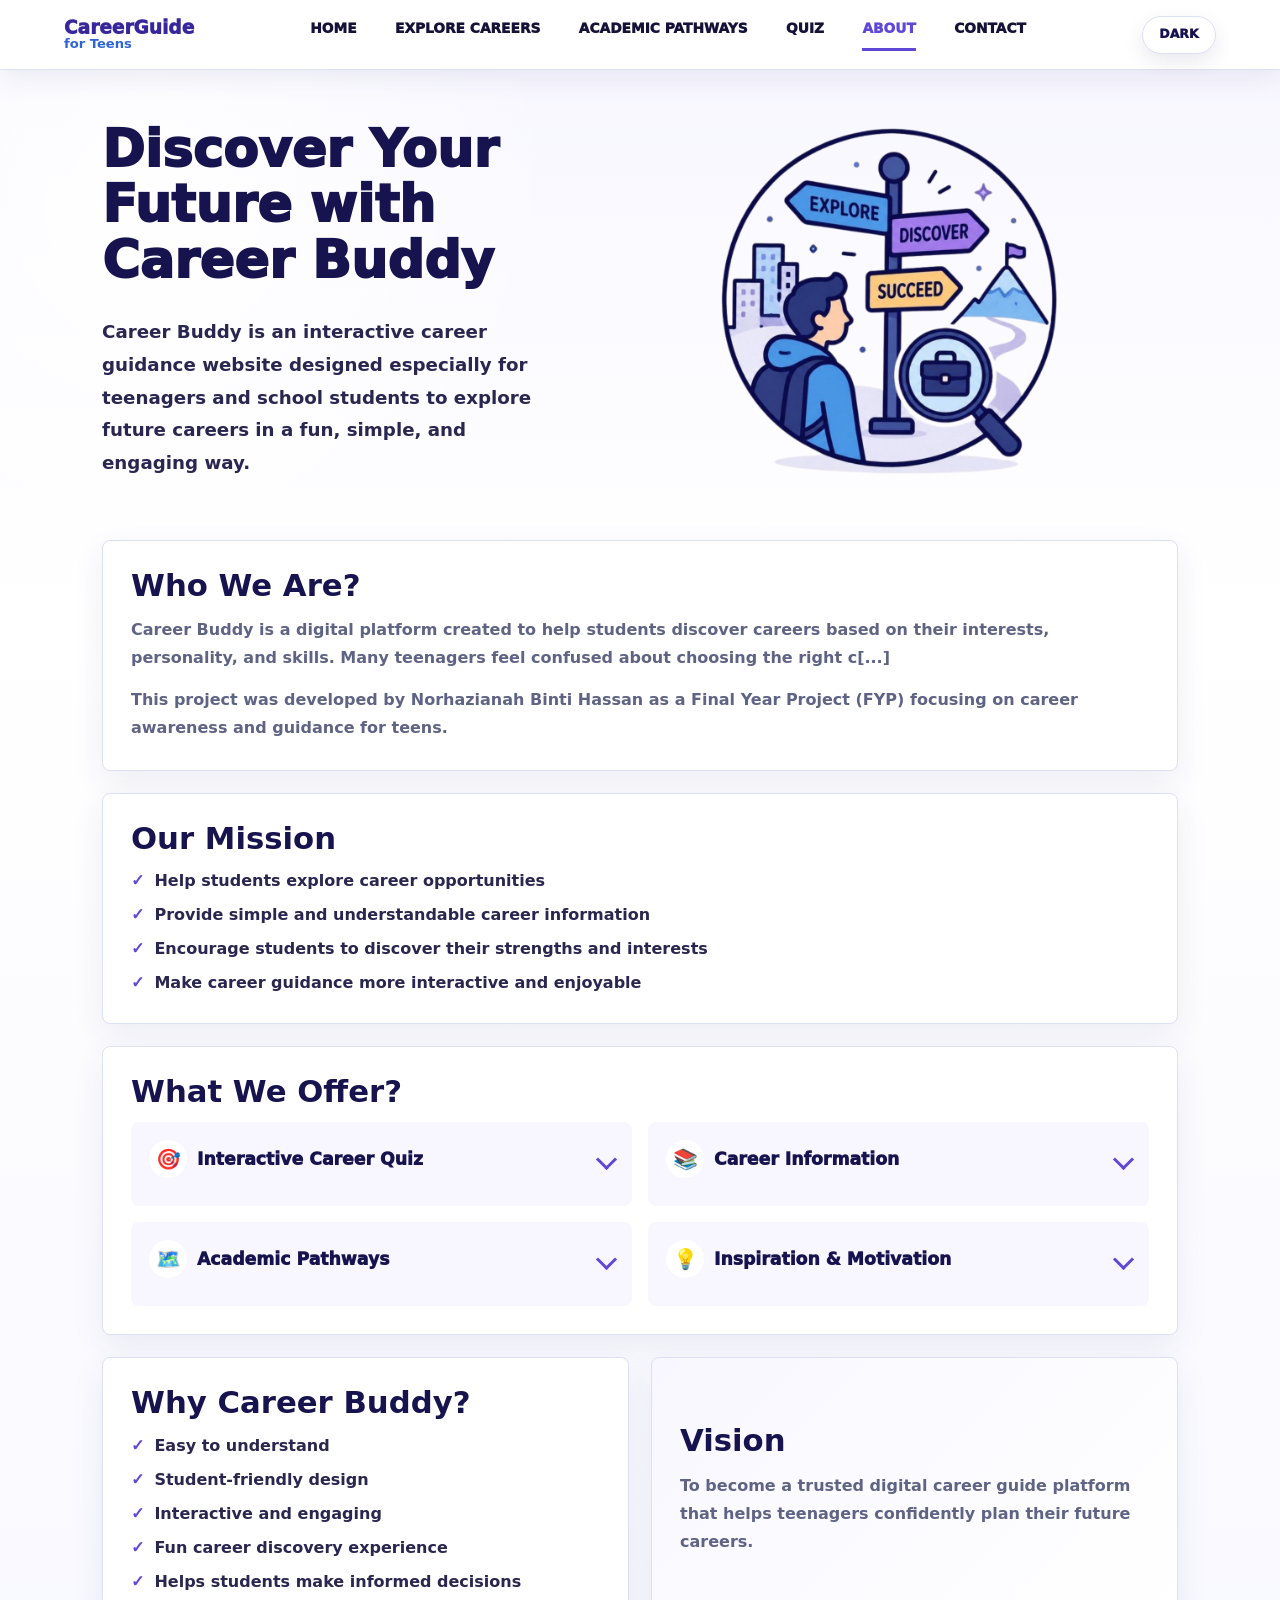
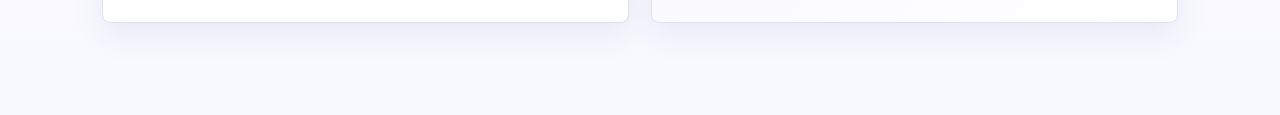
==== commit ba4456ed: "Fix image paths in about.html - remove assets/ prefix" ====
--- a/about.html
+++ b/about.html
@@ -1,10 +1,10 @@
-﻿<!doctype html>
+<!doctype html>
 <html lang="en">
   <head>
     <meta charset="utf-8">
     <meta name="viewport" content="width=device-width, initial-scale=1">
     <title>About Us | CareerGuide for Teens</title>
-    <link rel="icon" type="image/svg+xml" href="assets/favicon.svg">
+    <link rel="icon" type="image/svg+xml" href="favicon.svg">
     <link rel="stylesheet" href="styles.css">
     <script src="theme.js" defer></script>
   </head>
@@ -35,7 +35,7 @@
         </div>
 
         <div class="about-visual" aria-label="Three students illustration">
-          <img src="assets/about-icon.png" alt="Career exploration signpost illustration">
+          <img src="about-icon.png" alt="Career exploration signpost illustration">
           <svg viewBox="0 0 560 380" role="img">
             <title>Three secondary school students</title>
             <path d="M62 345c108-34 312-35 436 0" fill="none" stroke="#dfe5ff" stroke-width="18" stroke-linecap="round"></path>
@@ -85,7 +85,7 @@
       <section class="about-content-section" aria-label="About Career Buddy">
         <article class="about-info-block">
           <h2>Who We Are?</h2>
-          <p>Career Buddy is a digital platform created to help students discover careers based on their interests, personality, and skills. Many teenagers feel confused about choosing the right career pathway after school. Our goal is to make career exploration easier, more interactive, and less stressful.</p>
+          <p>Career Buddy is a digital platform created to help students discover careers based on their interests, personality, and skills. Many teenagers feel confused about choosing the right c[...]
           <p>This project was developed by Norhazianah Binti Hassan as a Final Year Project (FYP) focusing on career awareness and guidance for teens.</p>
         </article>
 
@@ -175,5 +175,3 @@
     </main>
   </body>
 </html>
-
-
